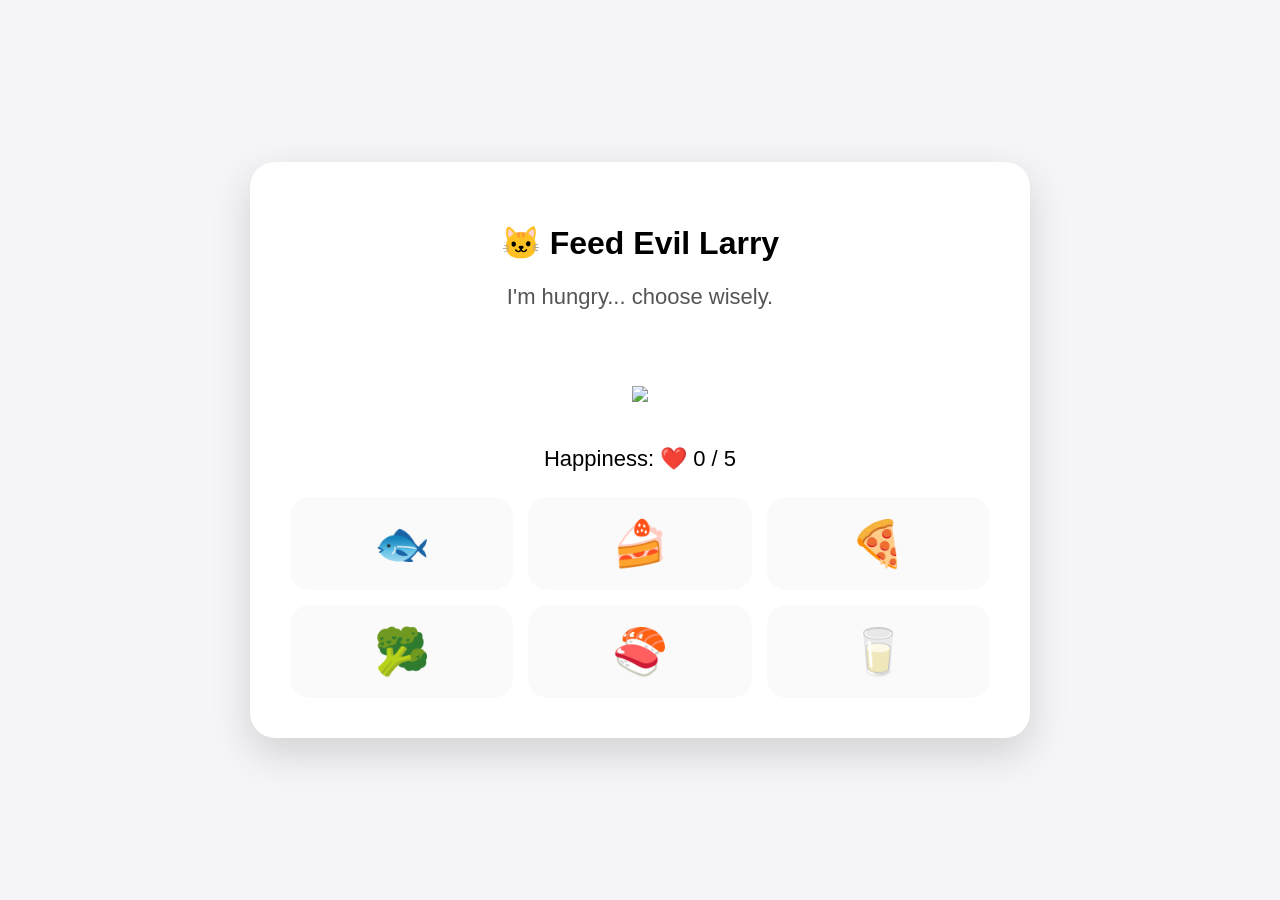
==== game.html @ 09d657b4 "Add files via upload" ====
<!DOCTYPE html>
<html lang="en">
<head>
<meta charset="UTF-8">
<meta name="viewport" content="width=device-width, initial-scale=1.0">
<title>Feed Evil Larry 🐱</title>

<style>

body{
    margin:0;
    font-family:Arial,Helvetica,sans-serif;
    background:#f5f5f7;
    display:flex;
    justify-content:center;
    align-items:center;
    height:100vh;
}

.card{
    background:white;
    padding:40px;
    border-radius:25px;
    width:700px;
    text-align:center;
    box-shadow:0 15px 40px rgba(0,0,0,.15);
}

h1{
    margin-bottom:10px;
}

img{
    width:220px;
    margin:20px 0;
}

#message{
    font-size:22px;
    color:#555;
    min-height:60px;
}

.foods{
    display:grid;
    grid-template-columns:repeat(3,1fr);
    gap:15px;
    margin-top:25px;
}

.food{
    font-size:45px;
    background:#fafafa;
    border-radius:20px;
    padding:20px;
    cursor:pointer;
    transition:.25s;
}

.food:hover{
    transform:scale(1.08);
    background:#ececec;
}

#happy{
    font-size:22px;
    margin-top:20px;
}

button{
    margin-top:25px;
    padding:15px 30px;
    border:none;
    border-radius:40px;
    background:black;
    color:white;
    font-size:18px;
    cursor:pointer;
    display:none;
}

</style>

</head>

<body>

<div class="card">

<h1>🐱 Feed Evil Larry</h1>

<p id="message">
I'm hungry... choose wisely.
</p>

<img src="images/cat2.gif">

<div id="happy">
Happiness: ❤️ 0 / 5
</div>

<div class="foods">

<div class="food" onclick="feed('fish')">🐟</div>

<div class="food" onclick="feed('cake')">🍰</div>

<div class="food" onclick="feed('pizza')">🍕</div>

<div class="food" onclick="feed('broccoli')">🥦</div>

<div class="food" onclick="feed('sushi')">🍣</div>

<div class="food" onclick="feed('milk')">🥛</div>

</div>

<button id="finish" onclick="location.href='index.html'">
🏆 Finish Mission
</button>

</div>

<script>

let happiness=0;

function feed(food){

const message=document.getElementById("message");

if(food==="fish"){

message.innerHTML="😻 FISH!! YOU UNDERSTAND ME.";
happiness++;

}

else if(food==="sushi"){

message.innerHTML="🍣 Okay... this is acceptable.";
happiness++;

}

else if(food==="milk"){

message.innerHTML="🥛 Meow! Thank you!";
happiness++;

}

else if(food==="pizza"){

message.innerHTML="🍕 I'll allow it... just this once.";

}

else if(food==="cake"){

message.innerHTML="🍰 Too sweet... but thanks.";

}

else{

message.innerHTML="🥦 Absolutely NOT.";

}


if(happiness>5){
happiness=5;
}


document.getElementById("happy").innerHTML=
"Happiness: ❤️ "+happiness+" / 5";


if(happiness>=5){

message.innerHTML=`

<h2>🏆 Achievement Unlocked</h2>

🐱

You're officially my favorite human.

<br><br>

Now promise me one thing...

<br><br>

❤️ Take good care of Sid.

`;

document.getElementById("finish").style.display="inline-block";

document.getElementById("finish").innerHTML="🛡️ Secret Level";

document.getElementById("finish").onclick=function(){

location.href="saveLarry.html";

};

}

}

</script></body></html>
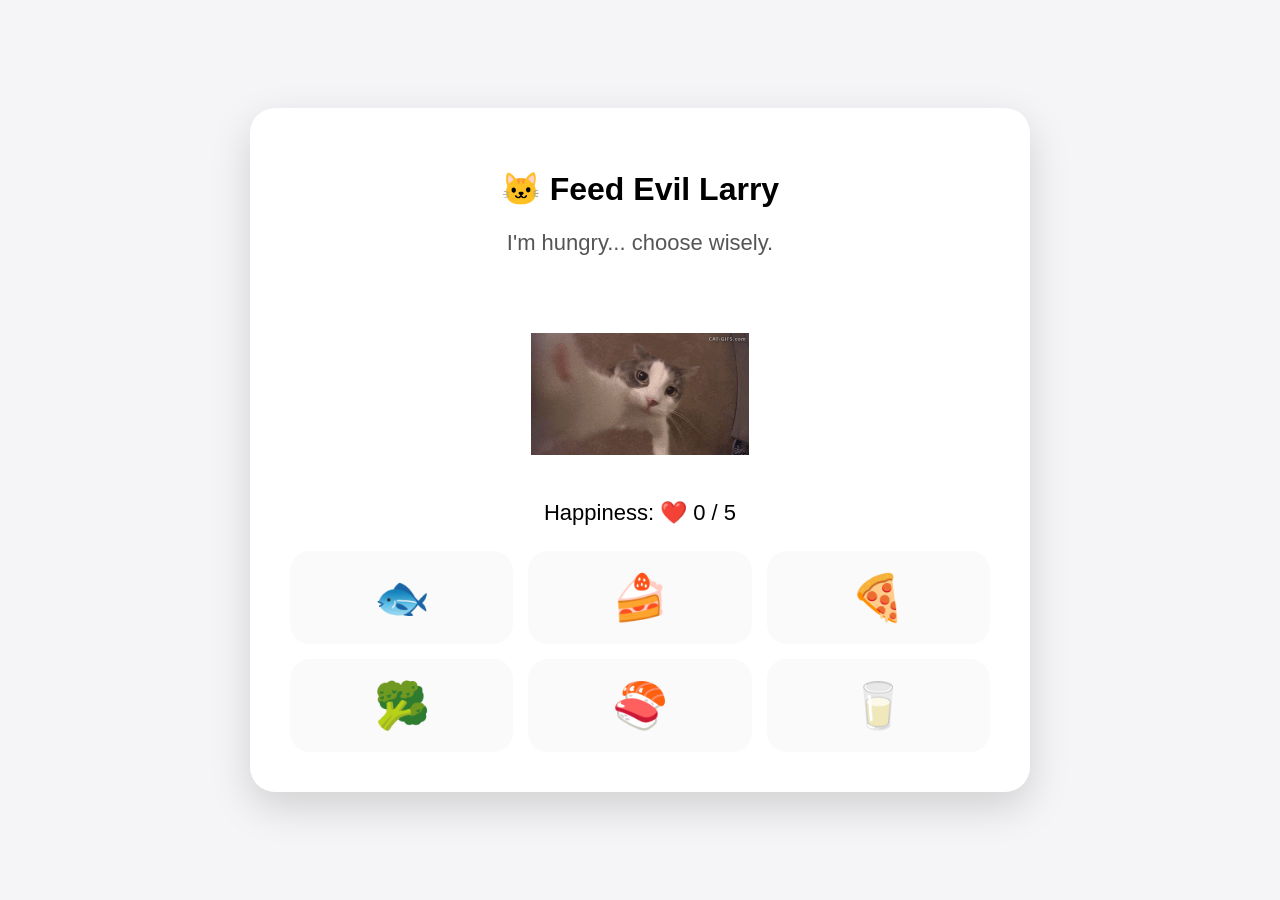
==== commit e72193b6: "Add files via upload" ====
--- a/game.html
+++ b/game.html
@@ -204,7 +204,7 @@
 
 document.getElementById("finish").onclick=function(){
 
-location.href="saveLarry.html";
+location.href="savelarry.html";
 
 };
 
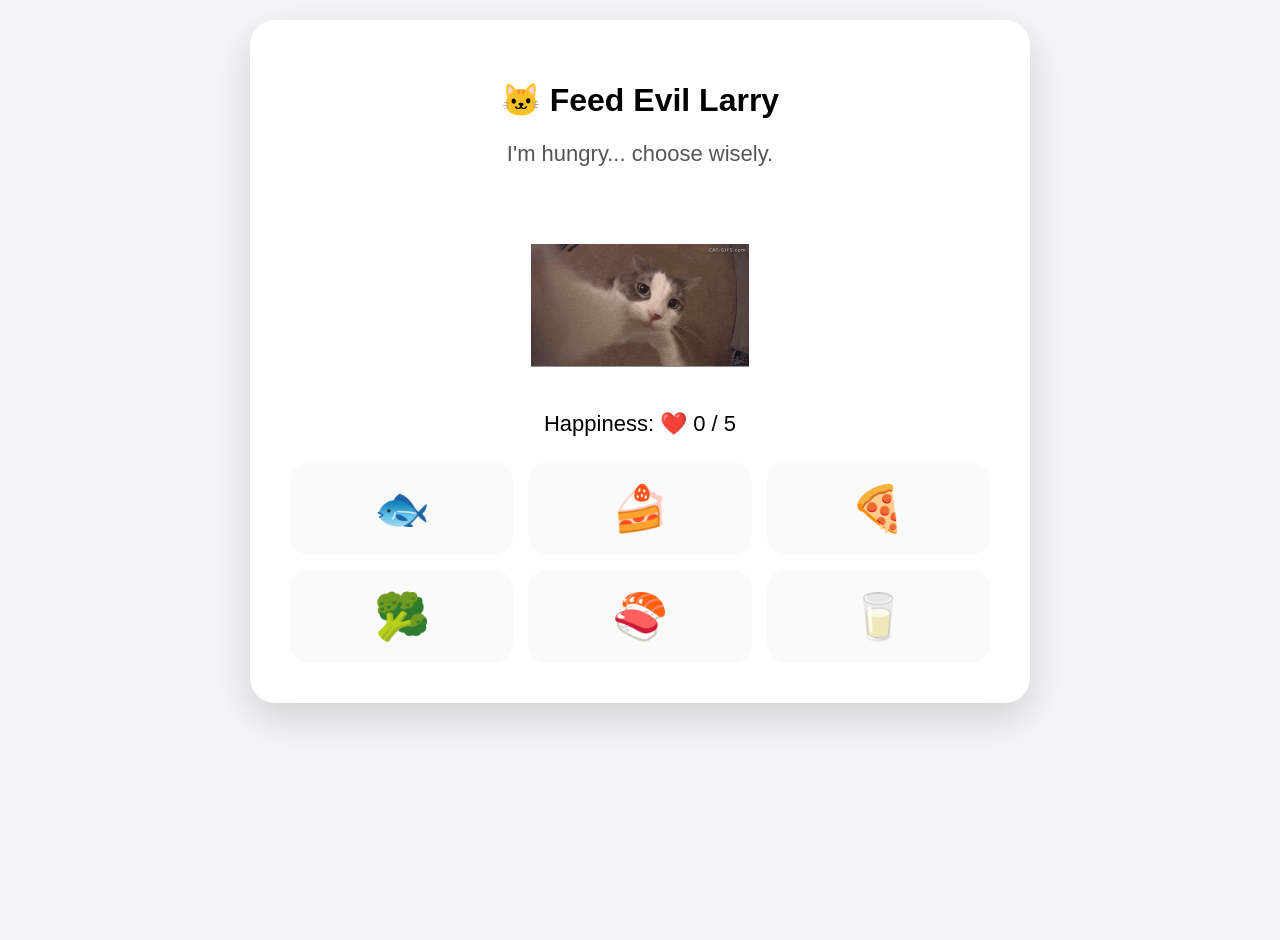
==== commit d8223907: "Add files via upload" ====
--- a/game.html
+++ b/game.html
@@ -3,7 +3,7 @@
 <head>
 <meta charset="UTF-8">
 <meta name="viewport" content="width=device-width, initial-scale=1.0">
-<title>Feed Evil Larry 🐱</title>
+<title>Feed your cat🐱</title>
 
 <style>
 
@@ -13,10 +13,11 @@
     background:#f5f5f7;
     display:flex;
     justify-content:center;
-    align-items:center;
-    height:100vh;
-}
-
+    align-items:flex-start;
+    min-height:100vh;
+    overflow-y:auto;
+    padding:20px 0;
+}
 .card{
     background:white;
     padding:40px;
